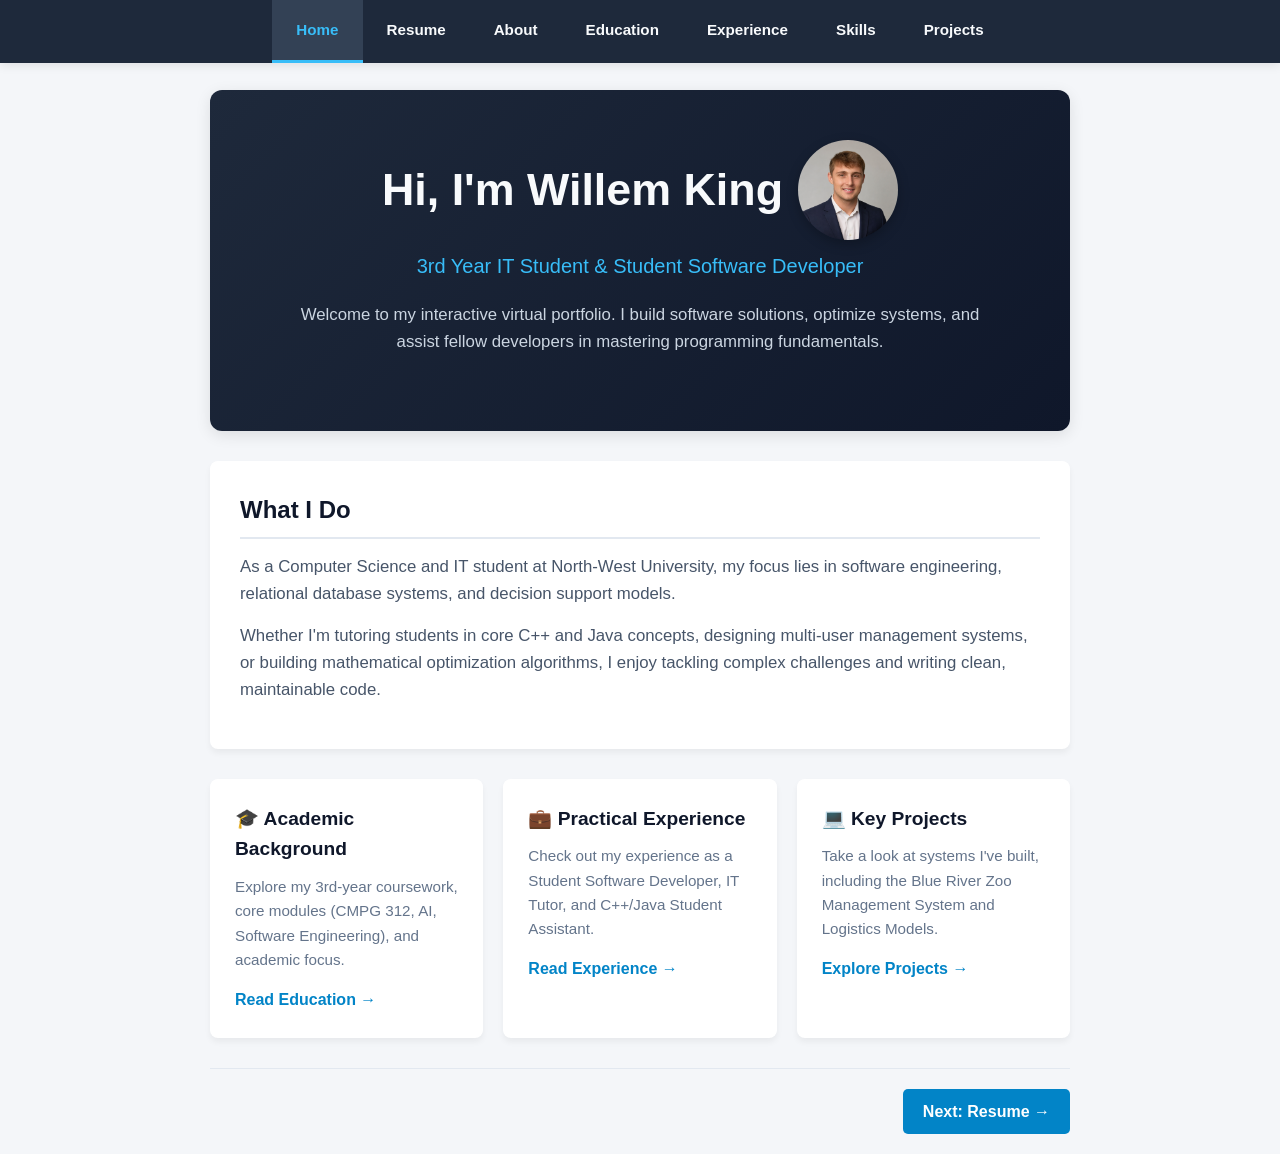
==== index.html @ 575e9605 "Rename IndexPage to index.html" ====
<!DOCTYPE html>
<html lang="en">
<head>
    <meta charset="UTF-8">
    <meta name="viewport" content="width=device-width, initial-scale=1.0">
    <title>Home - Virtual CV</title>
    <style>
        * {
            box-sizing: border-box;
            margin: 0;
            padding: 0;
        }

        body {
            font-family: 'Segoe UI', Tahoma, Geneva, Verdana, sans-serif;
            background-color: #f4f6f9;
            color: #333;
            line-height: 1.6;
            padding-top: 70px;
            overflow-x: hidden; /* Prevents scrollbars during entry animations */
        }

        .container {
            max-width: 900px;
            margin: 0 auto;
            padding: 20px;
        }

        header {
            position: fixed;
            top: 0;
            left: 0;
            width: 100%;
            background-color: #1e293b;
            box-shadow: 0 2px 10px rgba(0,0,0,0.1);
            z-index: 1000;
            animation: slideDown 0.6s cubic-bezier(0.16, 1, 0.3, 1);
        }

        nav {
            display: flex;
            justify-content: center;
            max-width: 900px;
            margin: 0 auto;
        }

        nav a {
            color: #f8fafc;
            text-decoration: none;
            padding: 18px 24px;
            font-weight: 600;
            font-size: 0.95rem;
            transition: all 0.3s ease;
            border-bottom: 3px solid transparent;
        }

        nav a.active, nav a:hover {
            background-color: #334155;
            border-bottom: 3px solid #38bdf8;
            color: #38bdf8;
        }

        .hero {
            background: linear-gradient(135deg, #1e293b, #0f172a);
            color: #ffffff;
            border-radius: 12px;
            padding: 50px 30px;
            text-align: center;
            box-shadow: 0 4px 15px rgba(0,0,0,0.1);
            margin-bottom: 30px;
            animation: fadeInUp 0.8s cubic-bezier(0.16, 1, 0.3, 1) forwards;
        }

        .hero h1 {
            font-size: 2.8rem;
            margin-bottom: 10px;
            color: #f8fafc;
            display: flex;
            align-items: center;
            justify-content: center;
            gap: 15px;
            flex-wrap: wrap;
        }

        .profile-img {
            border-radius: 50%;
            box-shadow: 0 4px 12px rgba(0, 0, 0, 0.25);
            transition: transform 0.4s ease;
            animation: float 4s ease-in-out infinite;
        }

        .profile-img:hover {
            transform: scale(1.08) rotate(3deg);
        }

        .hero p.tagline {
            font-size: 1.25rem;
            color: #38bdf8;
            font-weight: 500;
            margin-bottom: 20px;
        }

        .hero p.intro-text {
            max-width: 700px;
            margin: 0 auto 25px auto;
            color: #cbd5e1;
            font-size: 1.05rem;
        }

        .intro-card {
            background-color: #ffffff;
            border-radius: 8px;
            padding: 30px;
            box-shadow: 0 4px 6px rgba(0,0,0,0.05);
            margin-bottom: 30px;
            animation: fadeInUp 0.8s cubic-bezier(0.16, 1, 0.3, 1) 0.2s forwards;
            opacity: 0; /* Animated entry */
        }

        .intro-card h2 {
            color: #0f172a;
            font-size: 1.5rem;
            margin-bottom: 15px;
            border-bottom: 2px solid #e2e8f0;
            padding-bottom: 8px;
        }

        .intro-card p {
            color: #475569;
            font-size: 1.05rem;
            margin-bottom: 15px;
        }

        .nav-grid {
            display: grid;
            grid-template-columns: repeat(auto-fit, minmax(260px, 1fr));
            gap: 20px;
            margin-bottom: 30px;
        }

        .card {
            background-color: #ffffff;
            border-radius: 8px;
            padding: 25px;
            box-shadow: 0 4px 6px rgba(0,0,0,0.05);
            transition: transform 0.3s cubic-bezier(0.16, 1, 0.3, 1), box-shadow 0.3s ease;
            opacity: 0;
            animation: fadeInUp 0.8s cubic-bezier(0.16, 1, 0.3, 1) forwards;
        }

        .nav-grid .card:nth-child(1) { animation-delay: 0.3s; }
        .nav-grid .card:nth-child(2) { animation-delay: 0.4s; }
        .nav-grid .card:nth-child(3) { animation-delay: 0.5s; }

        .card:hover {
            transform: translateY(-8px);
            box-shadow: 0 12px 20px rgba(0,0,0,0.1);
        }

        .card h3 {
            font-size: 1.2rem;
            color: #0f172a;
            margin-bottom: 10px;
        }

        .card p {
            font-size: 0.95rem;
            color: #64748b;
            margin-bottom: 15px;
        }

        .card a {
            color: #0284c7;
            font-weight: 600;
            text-decoration: none;
            display: inline-block;
            transition: transform 0.2s ease, color 0.2s ease;
        }

        .card a:hover {
            color: #0369a1;
            transform: translateX(4px);
        }

        .page-nav {
            display: flex;
            justify-content: flex-end;
            align-items: center;
            margin-top: 30px;
            padding-top: 20px;
            border-top: 1px solid #e2e8f0;
            opacity: 0;
            animation: fadeInUp 0.8s cubic-bezier(0.16, 1, 0.3, 1) 0.6s forwards;
        }

        .btn-nav {
            display: inline-block;
            padding: 10px 20px;
            background-color: #0284c7;
            color: #ffffff;
            text-decoration: none;
            font-weight: 600;
            border-radius: 5px;
            transition: all 0.2s ease;
        }

        .btn-nav:hover {
            background-color: #0369a1;
            transform: translateX(3px);
            box-shadow: 0 4px 10px rgba(2, 132, 199, 0.3);
        }

        @keyframes slideDown {
            from { transform: translateY(-100%); }
            to { transform: translateY(0); }
        }

        @keyframes fadeInUp {
            from {
                opacity: 0;
                transform: translateY(20px);
            }
            to {
                opacity: 1;
                transform: translateY(0);
            }
        }

        @keyframes float {
            0%, 100% { transform: translateY(0); }
            50% { transform: translateY(-6px); }
        }

        /* Responsive */
        @media (max-width: 600px) {
            nav {
                flex-wrap: wrap;
            }
            nav a {
                padding: 10px 12px;
                font-size: 0.85rem;
            }
        }
    </style>
</head>
<body>

    <header>
        <nav>
            <a href="index.html" class="active">Home</a>
            <a href="resume.html">Resume</a>
            <a href="about.html">About</a>
            <a href="education.html">Education</a>
            <a href="experience.html">Experience</a>
            <a href="skills.html">Skills</a>
            <a href="projects.html">Projects</a>
        </nav>
    </header>

    <div class="container">

        <div class="hero">
            <h1>Hi, I'm Willem King 
                <img src="Willem King.png" alt="Photo of me" width="100" height="100" class="profile-img">
            </h1>
            <p class="tagline">3rd Year IT Student & Student Software Developer</p>
            <p class="intro-text">
                Welcome to my interactive virtual portfolio. I build software solutions, optimize systems, and assist fellow developers in mastering programming fundamentals.
            </p>
        </div>

        <div class="intro-card">
            <h2>What I Do</h2>
            <p>
                As a Computer Science and IT student at North-West University, my focus lies in software engineering, relational database systems, and decision support models. 
            </p>
            <p>
                Whether I'm tutoring students in core C++ and Java concepts, designing multi-user management systems, or building mathematical optimization algorithms, I enjoy tackling complex challenges and writing clean, maintainable code.
            </p>
        </div>

        <div class="nav-grid">
            <div class="card">
                <h3>🎓 Academic Background</h3>
                <p>Explore my 3rd-year coursework, core modules (CMPG 312, AI, Software Engineering), and academic focus.</p>
                <a href="education.html">Read Education &rarr;</a>
            </div>

            <div class="card">
                <h3>💼 Practical Experience</h3>
                <p>Check out my experience as a Student Software Developer, IT Tutor, and C++/Java Student Assistant.</p>
                <a href="experience.html">Read Experience &rarr;</a>
            </div>

            <div class="card">
                <h3>💻 Key Projects</h3>
                <p>Take a look at systems I've built, including the Blue River Zoo Management System and Logistics Models.</p>
                <a href="projects.html">Explore Projects &rarr;</a>
            </div>
        </div>

        <div class="page-nav">
            <a href="resume.html" class="btn-nav">Next: Resume &rarr;</a>
        </div>

    </div>

</body>
</html>
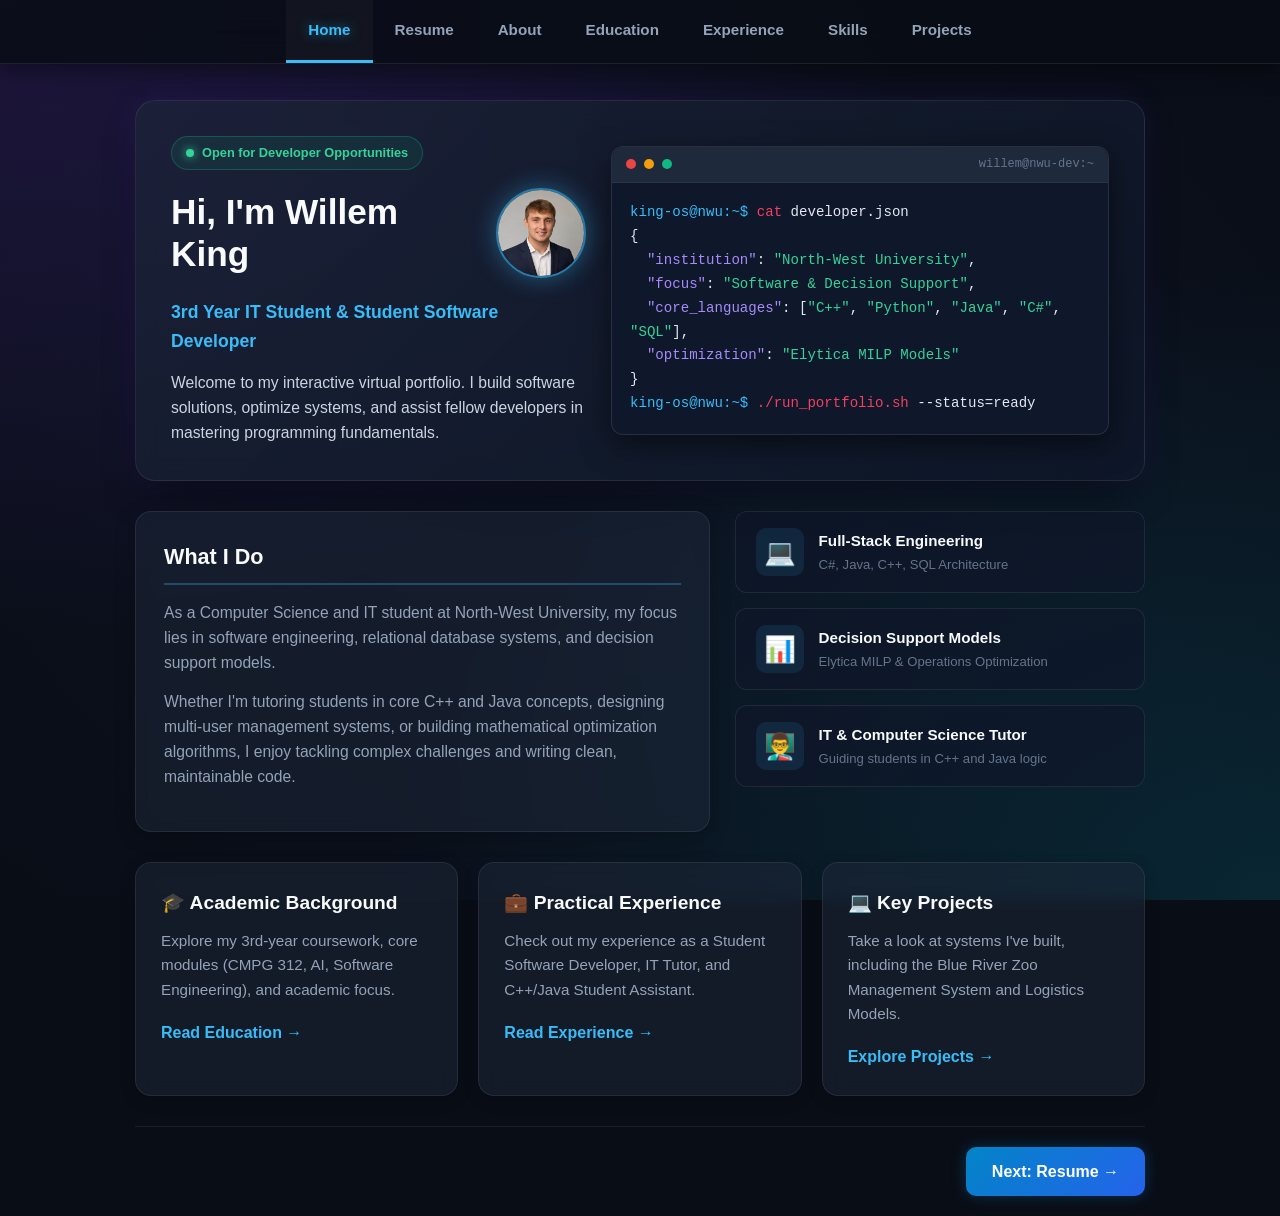
==== commit c202b1df: "Revamp index.html with new styles and layout This update includes a complete overhaul of the styling" ====
--- a/index.html
+++ b/index.html
@@ -11,17 +11,36 @@
             padding: 0;
         }
 
+        ::-webkit-scrollbar {
+            width: 8px;
+        }
+        ::-webkit-scrollbar-track {
+            background: #090d16;
+        }
+        ::-webkit-scrollbar-thumb {
+            background: #1e293b;
+            border-radius: 4px;
+        }
+        ::-webkit-scrollbar-thumb:hover {
+            background: #38bdf8;
+        }
+
         body {
             font-family: 'Segoe UI', Tahoma, Geneva, Verdana, sans-serif;
-            background-color: #f4f6f9;
-            color: #333;
+            background-color: #090d16;
+            color: #f1f5f9;
             line-height: 1.6;
-            padding-top: 70px;
-            overflow-x: hidden; /* Prevents scrollbars during entry animations */
+            padding-top: 80px;
+            overflow-x: hidden;
+            background-image: 
+                radial-gradient(at 0% 0%, rgba(124, 58, 237, 0.18) 0px, transparent 50%),
+                radial-gradient(at 100% 100%, rgba(6, 182, 212, 0.15) 0px, transparent 50%),
+                radial-gradient(at 50% 50%, rgba(15, 23, 42, 0.6) 0px, transparent 100%);
+            background-attachment: fixed;
         }
 
         .container {
-            max-width: 900px;
+            max-width: 1050px;
             margin: 0 auto;
             padding: 20px;
         }
@@ -31,8 +50,11 @@
             top: 0;
             left: 0;
             width: 100%;
-            background-color: #1e293b;
-            box-shadow: 0 2px 10px rgba(0,0,0,0.1);
+            background: rgba(9, 13, 22, 0.85);
+            backdrop-filter: blur(16px);
+            -webkit-backdrop-filter: blur(16px);
+            border-bottom: 1px solid rgba(255, 255, 255, 0.08);
+            box-shadow: 0 4px 25px rgba(0, 0, 0, 0.5);
             z-index: 1000;
             animation: slideDown 0.6s cubic-bezier(0.16, 1, 0.3, 1);
         }
@@ -40,112 +62,269 @@
         nav {
             display: flex;
             justify-content: center;
-            max-width: 900px;
+            max-width: 1050px;
             margin: 0 auto;
         }
 
         nav a {
-            color: #f8fafc;
+            color: #94a3b8;
             text-decoration: none;
-            padding: 18px 24px;
+            padding: 18px 22px;
             font-weight: 600;
             font-size: 0.95rem;
-            transition: all 0.3s ease;
+            transition: all 0.3s cubic-bezier(0.16, 1, 0.3, 1);
             border-bottom: 3px solid transparent;
         }
 
         nav a.active, nav a:hover {
-            background-color: #334155;
+            background-color: rgba(255, 255, 255, 0.03);
             border-bottom: 3px solid #38bdf8;
             color: #38bdf8;
-        }
-
-        .hero {
-            background: linear-gradient(135deg, #1e293b, #0f172a);
-            color: #ffffff;
-            border-radius: 12px;
-            padding: 50px 30px;
-            text-align: center;
-            box-shadow: 0 4px 15px rgba(0,0,0,0.1);
+            text-shadow: 0 0 12px rgba(56, 189, 248, 0.5);
+        }
+
+        .hero-banner {
+            display: grid;
+            grid-template-columns: 1fr 1.2fr;
+            gap: 25px;
+            align-items: center;
+            background: linear-gradient(135deg, rgba(30, 41, 59, 0.6), rgba(15, 23, 42, 0.8));
+            border: 1px solid rgba(255, 255, 255, 0.08);
+            border-radius: 20px;
+            padding: 35px;
+            box-shadow: 0 20px 40px -15px rgba(0, 0, 0, 0.6), 0 0 30px rgba(124, 58, 237, 0.12);
             margin-bottom: 30px;
             animation: fadeInUp 0.8s cubic-bezier(0.16, 1, 0.3, 1) forwards;
-        }
-
-        .hero h1 {
-            font-size: 2.8rem;
-            margin-bottom: 10px;
-            color: #f8fafc;
-            display: flex;
-            align-items: center;
-            justify-content: center;
-            gap: 15px;
-            flex-wrap: wrap;
+            backdrop-filter: blur(12px);
+        }
+
+        .hero-intro {
+            display: flex;
+            flex-direction: column;
+            align-items: flex-start;
+        }
+
+        .status-pill {
+            display: inline-flex;
+            align-items: center;
+            gap: 8px;
+            padding: 6px 14px;
+            background: rgba(16, 185, 129, 0.1);
+            border: 1px solid rgba(16, 185, 129, 0.3);
+            border-radius: 20px;
+            color: #34d399;
+            font-size: 0.8rem;
+            font-weight: 600;
+            margin-bottom: 18px;
+        }
+
+        .status-dot {
+            width: 8px;
+            height: 8px;
+            background-color: #34d399;
+            border-radius: 50%;
+            box-shadow: 0 0 10px #34d399;
+            animation: pulseDot 2s infinite;
+        }
+
+        .profile-header {
+            display: flex;
+            align-items: center;
+            gap: 20px;
+            margin-bottom: 15px;
         }
 
         .profile-img {
             border-radius: 50%;
-            box-shadow: 0 4px 12px rgba(0, 0, 0, 0.25);
-            transition: transform 0.4s ease;
+            box-shadow: 0 0 25px rgba(56, 189, 248, 0.4);
+            border: 2px solid rgba(56, 189, 248, 0.6);
+            transition: all 0.4s cubic-bezier(0.16, 1, 0.3, 1);
             animation: float 4s ease-in-out infinite;
         }
 
         .profile-img:hover {
-            transform: scale(1.08) rotate(3deg);
-        }
-
-        .hero p.tagline {
-            font-size: 1.25rem;
+            transform: scale(1.1) rotate(3deg);
+            box-shadow: 0 0 35px rgba(167, 139, 250, 0.8);
+            border-color: #a78bfa;
+        }
+
+        .hero-intro h1 {
+            font-size: 2.2rem;
+            color: #f8fafc;
+            line-height: 1.2;
+        }
+
+        .tagline {
+            font-size: 1.1rem;
             color: #38bdf8;
-            font-weight: 500;
-            margin-bottom: 20px;
-        }
-
-        .hero p.intro-text {
-            max-width: 700px;
-            margin: 0 auto 25px auto;
+            font-weight: 600;
+            margin-top: 5px;
+        }
+
+        .intro-text {
             color: #cbd5e1;
-            font-size: 1.05rem;
-        }
-
-        .intro-card {
-            background-color: #ffffff;
-            border-radius: 8px;
-            padding: 30px;
-            box-shadow: 0 4px 6px rgba(0,0,0,0.05);
+            font-size: 0.98rem;
+            margin-top: 15px;
+            line-height: 1.6;
+        }
+
+        .terminal-card {
+            background: #0f172a;
+            border-radius: 12px;
+            border: 1px solid rgba(255, 255, 255, 0.1);
+            box-shadow: 0 10px 30px rgba(0, 0, 0, 0.5);
+            overflow: hidden;
+            font-family: 'Consolas', 'Courier New', monospace;
+            font-size: 0.88rem;
+        }
+
+        .terminal-header {
+            background: #1e293b;
+            padding: 8px 14px;
+            display: flex;
+            align-items: center;
+            gap: 8px;
+            border-bottom: 1px solid rgba(255, 255, 255, 0.05);
+        }
+
+        .term-dot {
+            width: 10px;
+            height: 10px;
+            border-radius: 50%;
+        }
+        .red { background: #ef4444; }
+        .yellow { background: #f59e0b; }
+        .green { background: #10b981; }
+
+        .term-title {
+            color: #64748b;
+            font-size: 0.75rem;
+            margin-left: auto;
+        }
+
+        .terminal-body {
+            padding: 18px;
+            color: #e2e8f0;
+            line-height: 1.7;
+        }
+
+        .term-prompt { color: #38bdf8; }
+        .term-cmd { color: #f43f5e; }
+        .term-string { color: #34d399; }
+        .term-keyword { color: #a78bfa; }
+
+        .content-grid {
+            display: grid;
+            grid-template-columns: 1.4fr 1fr;
+            gap: 25px;
             margin-bottom: 30px;
+        }
+
+        .glass-panel {
+            background: rgba(30, 41, 59, 0.5);
+            border: 1px solid rgba(255, 255, 255, 0.08);
+            border-radius: 16px;
+            padding: 28px;
+            box-shadow: 0 4px 20px rgba(0, 0, 0, 0.25);
+            backdrop-filter: blur(8px);
             animation: fadeInUp 0.8s cubic-bezier(0.16, 1, 0.3, 1) 0.2s forwards;
-            opacity: 0; /* Animated entry */
-        }
-
-        .intro-card h2 {
-            color: #0f172a;
-            font-size: 1.5rem;
+            opacity: 0;
+        }
+
+        .glass-panel h2 {
+            color: #f8fafc;
+            font-size: 1.35rem;
             margin-bottom: 15px;
-            border-bottom: 2px solid #e2e8f0;
+            border-bottom: 2px solid rgba(56, 189, 248, 0.3);
             padding-bottom: 8px;
-        }
-
-        .intro-card p {
-            color: #475569;
-            font-size: 1.05rem;
-            margin-bottom: 15px;
+            display: flex;
+            align-items: center;
+            gap: 10px;
+        }
+
+        .glass-panel p {
+            color: #94a3b8;
+            font-size: 0.98rem;
+            margin-bottom: 14px;
+        }
+
+        .metrics-stack {
+            display: flex;
+            flex-direction: column;
+            gap: 15px;
+        }
+
+        .metric-card {
+            background: rgba(15, 23, 42, 0.6);
+            border: 1px solid rgba(255, 255, 255, 0.08);
+            border-radius: 12px;
+            padding: 16px 20px;
+            display: flex;
+            align-items: center;
+            gap: 15px;
+            transition: all 0.3s ease;
+        }
+
+        .metric-card:hover {
+            transform: translateX(5px);
+            border-color: rgba(56, 189, 248, 0.4);
+            background: rgba(30, 41, 59, 0.7);
+        }
+
+        .metric-icon {
+            font-size: 1.6rem;
+            background: rgba(56, 189, 248, 0.1);
+            width: 48px;
+            height: 48px;
+            display: flex;
+            align-items: center;
+            justify-content: center;
+            border-radius: 10px;
+            color: #38bdf8;
+        }
+
+        .metric-info h4 {
+            color: #f8fafc;
+            font-size: 0.95rem;
+        }
+
+        .metric-info p {
+            color: #64748b;
+            font-size: 0.82rem;
+            margin: 0;
         }
 
         .nav-grid {
             display: grid;
-            grid-template-columns: repeat(auto-fit, minmax(260px, 1fr));
+            grid-template-columns: repeat(auto-fit, minmax(280px, 1fr));
             gap: 20px;
             margin-bottom: 30px;
         }
 
         .card {
-            background-color: #ffffff;
-            border-radius: 8px;
+            background: rgba(30, 41, 59, 0.5);
+            border: 1px solid rgba(255, 255, 255, 0.08);
+            border-radius: 16px;
             padding: 25px;
-            box-shadow: 0 4px 6px rgba(0,0,0,0.05);
-            transition: transform 0.3s cubic-bezier(0.16, 1, 0.3, 1), box-shadow 0.3s ease;
+            box-shadow: 0 4px 15px rgba(0, 0, 0, 0.2);
+            transition: all 0.4s cubic-bezier(0.16, 1, 0.3, 1);
             opacity: 0;
             animation: fadeInUp 0.8s cubic-bezier(0.16, 1, 0.3, 1) forwards;
+            backdrop-filter: blur(8px);
+            position: relative;
+            overflow: hidden;
+        }
+
+        .card::before {
+            content: '';
+            position: absolute;
+            top: 0;
+            left: 0;
+            width: 100%;
+            height: 3px;
+            background: linear-gradient(90deg, #38bdf8, #a78bfa);
+            opacity: 0;
+            transition: opacity 0.3s ease;
         }
 
         .nav-grid .card:nth-child(1) { animation-delay: 0.3s; }
@@ -153,72 +332,82 @@
         .nav-grid .card:nth-child(3) { animation-delay: 0.5s; }
 
         .card:hover {
-            transform: translateY(-8px);
-            box-shadow: 0 12px 20px rgba(0,0,0,0.1);
+            transform: translateY(-8px) scale(1.02);
+            border-color: rgba(56, 189, 248, 0.4);
+            box-shadow: 0 12px 25px rgba(0, 0, 0, 0.4), 0 0 20px rgba(56, 189, 248, 0.15);
+            background: rgba(30, 41, 59, 0.75);
+        }
+
+        .card:hover::before {
+            opacity: 1;
         }
 
         .card h3 {
             font-size: 1.2rem;
-            color: #0f172a;
+            color: #f8fafc;
             margin-bottom: 10px;
         }
 
         .card p {
             font-size: 0.95rem;
-            color: #64748b;
-            margin-bottom: 15px;
+            color: #94a3b8;
+            margin-bottom: 18px;
         }
 
         .card a {
-            color: #0284c7;
+            color: #38bdf8;
             font-weight: 600;
             text-decoration: none;
-            display: inline-block;
-            transition: transform 0.2s ease, color 0.2s ease;
+            display: inline-flex;
+            align-items: center;
+            gap: 6px;
+            transition: all 0.2s ease;
         }
 
         .card a:hover {
-            color: #0369a1;
-            transform: translateX(4px);
+            color: #a78bfa;
+            transform: translateX(6px);
+            text-shadow: 0 0 8px rgba(167, 139, 250, 0.5);
         }
 
         .page-nav {
             display: flex;
             justify-content: flex-end;
             align-items: center;
-            margin-top: 30px;
+            margin-top: 20px;
             padding-top: 20px;
-            border-top: 1px solid #e2e8f0;
+            border-top: 1px solid rgba(255, 255, 255, 0.08);
             opacity: 0;
             animation: fadeInUp 0.8s cubic-bezier(0.16, 1, 0.3, 1) 0.6s forwards;
         }
 
         .btn-nav {
             display: inline-block;
-            padding: 10px 20px;
-            background-color: #0284c7;
+            padding: 12px 26px;
+            background: linear-gradient(135deg, #0284c7, #2563eb);
             color: #ffffff;
             text-decoration: none;
             font-weight: 600;
-            border-radius: 5px;
-            transition: all 0.2s ease;
+            border-radius: 10px;
+            box-shadow: 0 0 15px rgba(2, 132, 199, 0.3);
+            transition: all 0.3s cubic-bezier(0.16, 1, 0.3, 1);
         }
 
         .btn-nav:hover {
-            background-color: #0369a1;
-            transform: translateX(3px);
-            box-shadow: 0 4px 10px rgba(2, 132, 199, 0.3);
+            background: linear-gradient(135deg, #0369a1, #1d4ed8);
+            transform: translateY(-2px) translateX(3px);
+            box-shadow: 0 0 25px rgba(2, 132, 199, 0.6);
         }
 
         @keyframes slideDown {
-            from { transform: translateY(-100%); }
-            to { transform: translateY(0); }
+            from { transform: translateY(-100%); opacity: 0; }
+            to { transform: translateY(0); opacity: 1; }
         }
 
         @keyframes fadeInUp {
             from {
                 opacity: 0;
-                transform: translateY(20px);
+                transform: translateY(30px);
             }
             to {
                 opacity: 1;
@@ -228,11 +417,21 @@
 
         @keyframes float {
             0%, 100% { transform: translateY(0); }
-            50% { transform: translateY(-6px); }
-        }
-
-        /* Responsive */
-        @media (max-width: 600px) {
+            50% { transform: translateY(-8px); }
+        }
+
+        @keyframes pulseDot {
+            0%, 100% { opacity: 0.4; }
+            50% { opacity: 1; }
+        }
+
+        @media (max-width: 850px) {
+            .hero-banner {
+                grid-template-columns: 1fr;
+            }
+            .content-grid {
+                grid-template-columns: 1fr;
+            }
             nav {
                 flex-wrap: wrap;
             }
@@ -259,24 +458,79 @@
 
     <div class="container">
 
-        <div class="hero">
-            <h1>Hi, I'm Willem King 
-                <img src="Willem King.png" alt="Photo of me" width="100" height="100" class="profile-img">
-            </h1>
-            <p class="tagline">3rd Year IT Student & Student Software Developer</p>
-            <p class="intro-text">
-                Welcome to my interactive virtual portfolio. I build software solutions, optimize systems, and assist fellow developers in mastering programming fundamentals.
-            </p>
+        <div class="hero-banner">
+            <div class="hero-intro">
+                <div class="status-pill">
+                    <span class="status-dot"></span> Open for Developer Opportunities
+                </div>
+                <div class="profile-header">
+                    <h1>Hi, I'm Willem King</h1>
+                    <img src="Willem King.png" alt="Photo of Willem King" width="90" height="90" class="profile-img">
+                </div>
+                <p class="tagline">3rd Year IT Student & Student Software Developer</p>
+                <p class="intro-text">
+                    Welcome to my interactive virtual portfolio. I build software solutions, optimize systems, and assist fellow developers in mastering programming fundamentals.
+                </p>
+            </div>
+
+            <div class="terminal-card">
+                <div class="terminal-header">
+                    <span class="term-dot red"></span>
+                    <span class="term-dot yellow"></span>
+                    <span class="term-dot green"></span>
+                    <span class="term-title">willem@nwu-dev:~</span>
+                </div>
+                <div class="terminal-body">
+                    <p><span class="term-prompt">king-os@nwu:~$</span> <span class="term-cmd">cat</span> developer.json</p>
+                    <p>{</p>
+                    <p>&nbsp;&nbsp;<span class="term-keyword">"institution"</span>: <span class="term-string">"North-West University"</span>,</p>
+                    <p>&nbsp;&nbsp;<span class="term-keyword">"focus"</span>: <span class="term-string">"Software & Decision Support"</span>,</p>
+                    <p>&nbsp;&nbsp;<span class="term-keyword">"core_languages"</span>: [<span class="term-string">"C++"</span>, <span class="term-string">"Python"</span>, <span class="term-string">"Java"</span>, <span class="term-string">"C#"</span>, <span class="term-string">"SQL"</span>],</p>
+                    <p>&nbsp;&nbsp;<span class="term-keyword">"optimization"</span>: <span class="term-string">"Elytica MILP Models"</span></p>
+                    <p>}</p>
+                    <p><span class="term-prompt">king-os@nwu:~$</span> <span class="term-cmd">./run_portfolio.sh</span> --status=ready</p>
+                </div>
+            </div>
         </div>
 
-        <div class="intro-card">
-            <h2>What I Do</h2>
-            <p>
-                As a Computer Science and IT student at North-West University, my focus lies in software engineering, relational database systems, and decision support models. 
-            </p>
-            <p>
-                Whether I'm tutoring students in core C++ and Java concepts, designing multi-user management systems, or building mathematical optimization algorithms, I enjoy tackling complex challenges and writing clean, maintainable code.
-            </p>
+        <div class="content-grid">
+            
+            <div class="glass-panel">
+                <h2>What I Do</h2>
+                <p>
+                    As a Computer Science and IT student at North-West University, my focus lies in software engineering, relational database systems, and decision support models.
+                </p>
+                <p>
+                    Whether I'm tutoring students in core C++ and Java concepts, designing multi-user management systems, or building mathematical optimization algorithms, I enjoy tackling complex challenges and writing clean, maintainable code.
+                </p>
+            </div>
+
+            <div class="metrics-stack">
+                <div class="metric-card">
+                    <div class="metric-icon">💻</div>
+                    <div class="metric-info">
+                        <h4>Full-Stack Engineering</h4>
+                        <p>C#, Java, C++, SQL Architecture</p>
+                    </div>
+                </div>
+
+                <div class="metric-card">
+                    <div class="metric-icon">📊</div>
+                    <div class="metric-info">
+                        <h4>Decision Support Models</h4>
+                        <p>Elytica MILP & Operations Optimization</p>
+                    </div>
+                </div>
+
+                <div class="metric-card">
+                    <div class="metric-icon">👨‍🏫</div>
+                    <div class="metric-info">
+                        <h4>IT & Computer Science Tutor</h4>
+                        <p>Guiding students in C++ and Java logic</p>
+                    </div>
+                </div>
+            </div>
+
         </div>
 
         <div class="nav-grid">
